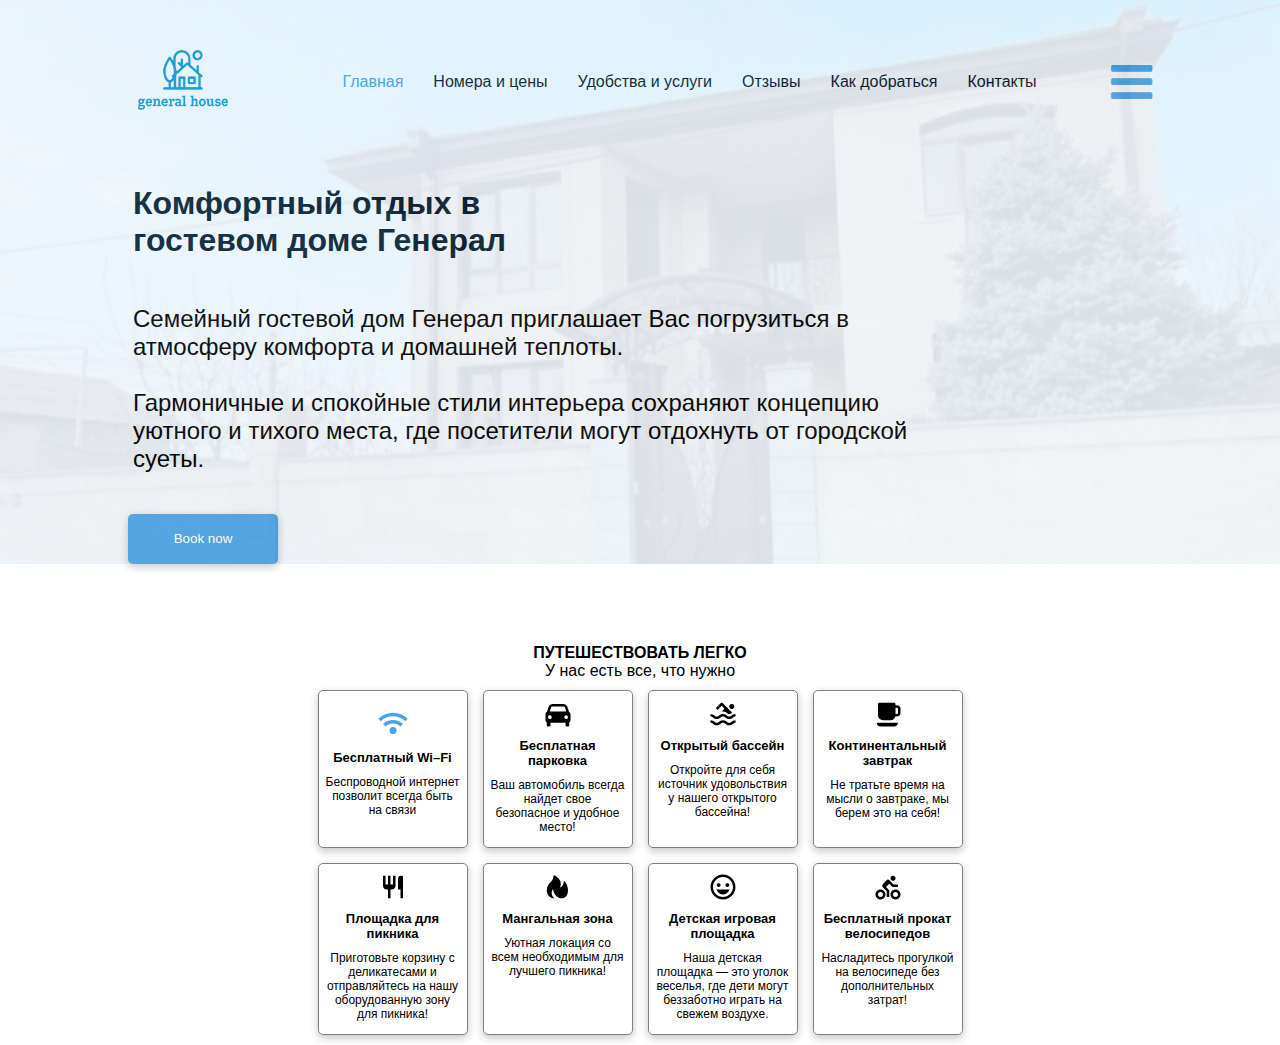
==== index.html @ 594099c2 "main underHeader information_block" ====
<!DOCTYPE html>
<html lang="en">
  <head>
    <meta charset="UTF-8" />
    <meta name="viewport" content="width=device-width, initial-scale=1.0" />
    <title>General House</title>
    <link rel="stylesheet" href="./style.css" />
    <link rel="icon" href="./logo/logo1.png" />
    <link rel="stylesheet" href="./fonts/Gelasio-Regular.ttf" />
    <link rel="stylesheet" href="./fonts/Roboto/Roboto-Light.ttf" />
    <link rel="stylesheet" href="./media.css" />
    <link
      rel="stylesheet"
      href="https://cdnjs.cloudflare.com/ajax/libs/font-awesome/4.7.0/css/font-awesome.min.css"
    />
  </head>
  <body>
    <main>
      <div class="fon">
        <header>
          <div class="header_container">
            <div class="logo">
              <a href="./index.html"
                ><img width="90" height="60" src="./logo/logo1.png" alt="logo"
              /></a>
            </div>
            <nav class="navbar">
              <ul class="menu">
                <li><a href="./index.html" class="active">Главная</a></li>
                <li><a href="#">Номера и цены</a></li>
                <li><a href="#">Удобства и услуги</a></li>
                <li><a href="#">Отзывы</a></li>
                <li><a href="#">Как добраться</a></li>
                <li><a href="#">Контакты</a></li>
              </ul>
            </nav>
            <i
              id="burger"
              class="fa fa-bars"
              style="font-size: 48px; color: rgb(70, 164, 232)"
            ></i>
          </div>
        </header>
        <div class="under_header_container">
          <div class="text_content">
            <h1>
              Комфортный отдых в <br />
              гостевом доме Генерал
            </h1>
            <br />
            <br />
            <h2>
              Семейный гостевой дом Генерал приглашает Вас погрузиться в
              атмосферу комфорта и домашней теплоты.<br />
              <br />
              Гармоничные и спокойные стили интерьера сохраняют концепцию
              уютного и тихого места, где посетители могут отдохнуть от
              городской суеты.
            </h2>
            <br />
            <br />
            <button class="booking_button">
              <a
                target="_blank"
                href="https://www.booking.com/hotel/am/gostevoi-dom-general.ru.html?aid=356980&label=gog235jc-1DCAsoB0IUZ29zdGV2b2ktZG9tLWdlbmVyYWxIM1gDaAeIAQGYASG4ARfIAQzYAQPoAQGIAgGoAgO4AsKts6cGwAIB0gIkMTBlNzNmNzktZWVmMi00NDM1LWEzMzUtNzVmY2E4Zjk3YTk02AIE4AIB&sid=81b097aca2a24f108b85bdbb9bb4a857&keep_landing=1&sb_price_type=total&type=total&auth_success=1"
                >Book now</a
              >
            </button>
          </div>
        </div>
      </div>
    </main>
    <div class="information_block">
      <h4>ПУТЕШЕСТВОВАТЬ ЛЕГКО</h4>
      <p>У нас есть все, что нужно</p>
      <div class="cards_icon">
        <div class="first_card allcards">
          <svg xmlns="http://www.w3.org/2000/svg" width="42" height="42" viewBox="0 0 24 24" style="fill: rgb(70, 164, 232);transform: msFilter"><path d="M17.671 14.307C16.184 12.819 14.17 12 12 12s-4.184.819-5.671 2.307l1.414 1.414c1.11-1.11 2.621-1.722 4.257-1.722 1.636.001 3.147.612 4.257 1.722l1.414-1.414z"></path><path d="M20.437 11.292c-4.572-4.573-12.301-4.573-16.873 0l1.414 1.414c3.807-3.807 10.238-3.807 14.045 0l1.414-1.414z"></path><circle cx="12" cy="18" r="2"></circle></svg>
          <h3>Бесплатный Wi–Fi</h3>
          <p>
            Беспроводной интернет позволит всегда быть на связи
          </p>
        </div>
        <div class="second_card allcards">
          <img src="./icons/car -parking.png" alt="" />
          <h3>Бесплатная парковка</h3>
          <p>Ваш автомобиль всегда найдет свое безопасное и удобное место!</p>
        </div>
        <div class="third_card allcards">
          <img src="./icons/pool.png" alt="" />
          <h3>Открытый бассейн</h3>
          <p>
            Откройте для себя источник удовольствия у нашего
            открытого бассейна!
          </p>
        </div>
        <div class="fourth_card allcards">
          <img src="./icons/coffee-breakfast.png" alt="" />
          <h3>Континентальный завтрак</h3>
          <p>Не тратьте время на мысли о завтраке, мы берем это на себя!</p>
        </div>
        <div class="fifth_card allcards">
          <img src="./icons/picnic.png" alt="" />
          <h3>Площадка для пикника</h3>
          <p>
            Приготовьте корзину с деликатесами и отправляйтесь на нашу
            оборудованную зону для пикника!
          </p>
        </div>
        <div class="sixth_card allcards">
          <img src="./icons/mangal.png" alt="" />
          <h3>Мангальная зона</h3>
          <p>
            Уютная локация со всем необходимым
            для лучшего пикника!
          </p>
        </div>
        <div class="seventh_card allcards">
          <img src="./icons/kid_garden.png" alt="" />
          <h3>Детская игровая площадка</h3>
          <p>
            Наша детская площадка — это уголок веселья, где дети могут беззаботно играть на свежем воздухе.
          </p>
        </div>
        <div class="eighth_card allcards">
          <img src="./icons/cycling.png" alt="" />
          <h3>Бесплатный прокат велосипедов</h3>
          <p>
            Насладитесь прогулкой на велосипеде без дополнительных затрат!
          </p>
        </div>
      </div>
    </div>

    <script src="./index.js"></script>
  </body>
</html>
---- style.css ----
* {
  margin: 0;
  padding: 0;
  box-sizing: border-box;
  font-family: "Gelasio", serif;
  text-decoration: none;
  list-style: none;
}
/* -----------------------colors---------------------------- */
:root {
  --text_color: rgb(70, 164, 232);
  --nav_text_color: rgba(8, 31, 50, 1);
}
/* -----------------------colors---------------------------- */

/* ---------------Main Start----------------- */

main {
  background-image: url(./images/420903685.jpg);
  background-size: cover;
  background-position: center center;
  height: 100%;
}
main .logo {
  padding: 10px;
}
.fon {
  background-color: aliceblue;
  opacity: 0.9;
  height: 100%;
}
/* ---------------Main End----------------- */

/* ---------------Header  Start---------------*/
header {
  height: 100px;
  padding-top: 30px;
}

.header_container {
  display: flex;
  justify-content: space-between;
  align-items: center;
  width: 80%;
  margin: 10px auto;
}

.header_container .navbar .menu {
  display: flex;
}

.header_container .navbar .menu li {
  padding-left: 30px;
}

.header_container .navbar .menu li:hover a {
  color: var(--text_color);
  transition: 0.5s ease-out;
}
.header_container .navbar .menu li a {
  color: var(--nav_text_color);
  font-weight: 500;
  font-family: "Roboto", sans-serif;
}

.header_container .navbar .menu .active {
  color: var(--text_color);
}

.booking_button {
  background-color: var(--text_color);
  display: inline-block;
  height: 50px;
  width: 150px;
  border: none;
  border-radius: 5px;
  box-shadow: rgba(0, 0, 0, 0.24) 0px 3px 8px;
  transition: 1s;
}

.booking_button:hover {
  transform: scale(1.1);
}

.booking_button a {
  color: white;
  font-family: "Roboto", sans-serif;
  width: 100%;
  display: inline-block;
  line-height: 50px;
}

/* ---------------Header  End----------------- */

/* ---------------under_header_container start----------------- */

.under_header_container {
  width: 80%;
  margin: 80px auto;
}
.text_content {
  width: 100%;
  display: flex;
  flex-direction: column;
}

.text_content h1 {
  color: var(--nav_text_color);
  font-weight: 600;
  font-family: "Roboto", sans-serif;
  padding: 5px;
}
.text_content h2 {
  font-weight: 400;
  font-family: "Roboto", sans-serif;
  padding: 5px;
}

/* ---------------under_header_container end----------------- */


/*----------------information_block Start------------------*/


.information_block  {
    text-align: center;
   
}
.cards_icon {
    display: grid;
    grid-template-columns: repeat(4,150px);
    justify-content: center;
    gap: 15px;
    text-align: center;
    width: 80%;
    margin: 10px auto;
   
   
   
}

.cards_icon p, h3 {
    font-family: "Roboto", sans-serif;
    font-size: small;
    padding: 5px 0 5px 0;
    

}
.cards_icon p {
    font-size: 12px;
}
.cards_icon h3 {
    font-weight: 700;
   
}

.information_block :nth-child(1),:nth-child(2){
    font-family: "Roboto", sans-serif;
}

.allcards {
    border: 1px solid gray;
    border-radius: 5px;
    padding: 8px 7px;
    box-shadow: rgba(0, 0, 0, 0.24) 0px 3px 8px;
    
}
---- media.css ----
@media screen and (max-width:1440px) {
    h1,h2 {
      width: 80%;
    }
  }

@media screen and (max-width: 1200px) {
  h1,
  h2 {
    font-size: x-large;
  }

  li {
    font-size: 13px;
  }
}

@media screen and (max-width: 1000px) {
  .header_container .navbar .menu li {
    font-size: 10px;
    padding-left: 25px;
  }
  h1,
  h2 {
    font-size: large;
  }
}

@media screen and (max-width: 768px) {
  .header_container {
    flex-direction: column;
  }
  h1,
  h2 {
    font-size: x-small;
  }
  .header_container .navbar .menu li {
    font-size: 10px;
    padding-left: 5px;
  }

  .under_header_container {
    margin-top: 100px;
    text-align: center;
  }
  .text_content {
    align-items: center;
  }

  .text_content .booking_button {
    background-color: brown;
    height: 30px;
    width: 100px;
  }
  .text_content .booking_button a {
    line-height: 30px;
  }
}

@media screen and (max-width: 480px) {
    main {
        height: 50vh;
    }
    .menu {
    text-align: center;
  }
  .header_container .navbar .menu {
    flex-direction: column;
  }

  .text_content .booking_button {
    background-color: brown;
    height: 20px;
    width: 100px;
  }
  .text_content .booking_button a {
    line-height: 20px;
  }
}
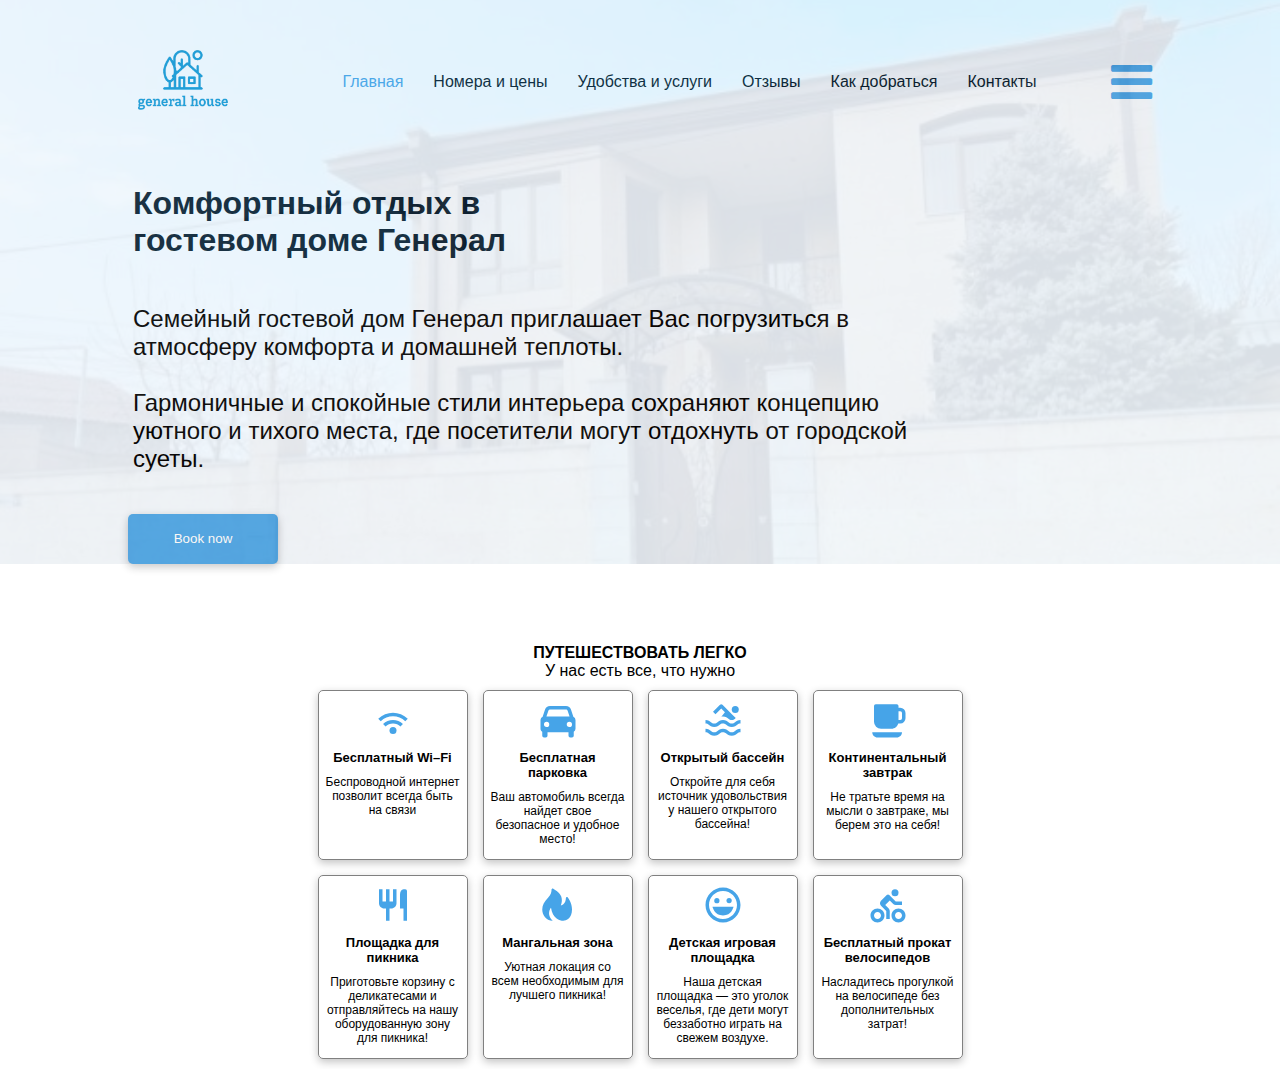
==== commit 0c2ea996: "add blue icons" ====
--- a/index.html
+++ b/index.html
@@ -82,12 +82,12 @@
           </p>
         </div>
         <div class="second_card allcards">
-          <img src="./icons/car -parking.png" alt="" />
+			 <svg xmlns="http://www.w3.org/2000/svg" width="42" height="42" viewBox="0 0 24 24" style="fill:  rgb(70, 164, 232);transform: msFilter"><path d="m20.772 10.155-1.368-4.104A2.995 2.995 0 0 0 16.559 4H7.441a2.995 2.995 0 0 0-2.845 2.051l-1.368 4.104A2 2 0 0 0 2 12v5c0 .738.404 1.376 1 1.723V21a1 1 0 0 0 1 1h1a1 1 0 0 0 1-1v-2h12v2a1 1 0 0 0 1 1h1a1 1 0 0 0 1-1v-2.277A1.99 1.99 0 0 0 22 17v-5a2 2 0 0 0-1.228-1.845zM7.441 6h9.117c.431 0 .813.274.949.684L18.613 10H5.387l1.105-3.316A1 1 0 0 1 7.441 6zM5.5 16a1.5 1.5 0 1 1 .001-3.001A1.5 1.5 0 0 1 5.5 16zm13 0a1.5 1.5 0 1 1 .001-3.001A1.5 1.5 0 0 1 18.5 16z"></path></svg>
           <h3>Бесплатная парковка</h3>
           <p>Ваш автомобиль всегда найдет свое безопасное и удобное место!</p>
         </div>
         <div class="third_card allcards">
-          <img src="./icons/pool.png" alt="" />
+			<svg xmlns="http://www.w3.org/2000/svg" width="42" height="42" viewBox="0 0 24 24" style="fill:  rgb(70, 164, 232);transform: msFilter"><circle cx="19.003" cy="6.002" r="2.002"></circle><path d="M18.875 13.219c-.567.453-.978.781-1.878.781-.899 0-1.288-.311-1.876-.781-.68-.543-1.525-1.219-3.127-1.219-1.601 0-2.445.676-3.124 1.219-.588.47-.975.781-1.875.781-.898 0-1.286-.311-1.873-.78C4.443 12.676 3.6 12 2 12v2c.897 0 1.285.311 1.872.78.679.544 1.523 1.22 3.123 1.22s2.446-.676 3.125-1.22c.587-.47.976-.78 1.874-.78.9 0 1.311.328 1.878.781.679.543 1.524 1.219 3.125 1.219 1.602 0 2.447-.676 3.127-1.219.588-.47.977-.781 1.876-.781v-2c-1.601 0-2.446.676-3.125 1.219zM16.997 19c-.899 0-1.288-.311-1.876-.781-.68-.543-1.525-1.219-3.127-1.219-1.601 0-2.445.676-3.124 1.219-.588.47-.975.781-1.875.781-.898 0-1.286-.311-1.873-.78C4.443 17.676 3.6 17 2 17v2c.897 0 1.285.311 1.872.78.679.544 1.523 1.22 3.123 1.22s2.446-.676 3.125-1.22c.587-.47.976-.78 1.874-.78.9 0 1.311.328 1.878.781.679.543 1.524 1.219 3.125 1.219 1.602 0 2.447-.676 3.127-1.219.588-.47.977-.781 1.876-.781v-2c-1.601 0-2.446.676-3.125 1.219-.567.453-.978.781-1.878.781zM11 5.419l2.104 2.104-2.057 2.57c.286-.056.596-.093.947-.093 1.602 0 2.447.676 3.127 1.219.588.47.977.781 1.876.781.9 0 1.311-.328 1.878-.781.132-.105.274-.217.423-.326l-2.096-2.09.005-.005-5.5-5.5a.999.999 0 0 0-1.414 0l-4 4 1.414 1.414L11 5.419z"></path></svg>
           <h3>Открытый бассейн</h3>
           <p>
             Откройте для себя источник удовольствия у нашего
@@ -95,35 +95,33 @@
           </p>
         </div>
         <div class="fourth_card allcards">
-          <img src="./icons/coffee-breakfast.png" alt="" />
+			<svg xmlns="http://www.w3.org/2000/svg" width="42" height="42" viewBox="0 0 24 24" style="fill: rgb(70, 164, 232);transform: msFilter"><path d="M19 5h-1V4a1 1 0 0 0-1-1H5a1 1 0 0 0-1 1v9a4 4 0 0 0 4 4h6c1.858 0 3.411-1.279 3.858-3H19a3 3 0 0 0 3-3V8a3 3 0 0 0-3-3zm1 6a1 1 0 0 1-1 1h-1V7h1a1 1 0 0 1 1 1v3zm-2 8H3c0 1.654 1.346 3 3 3h11c1.654 0 3-1.346 3-3h-2z"></path></svg>
           <h3>Континентальный завтрак</h3>
           <p>Не тратьте время на мысли о завтраке, мы берем это на себя!</p>
         </div>
         <div class="fifth_card allcards">
-          <img src="./icons/picnic.png" alt="" />
+         <svg xmlns="http://www.w3.org/2000/svg" width="42" height="42" viewBox="0 0 24 24" style="fill: rgb(70, 164, 232);transform: msFilter"><path d="M12 10h-2V3H8v7H6V3H4v8c0 1.654 1.346 3 3 3h1v7h2v-7h1c1.654 0 3-1.346 3-3V3h-2v7zm7-7h-1c-1.159 0-2 1.262-2 3v8h2v7h2V4a1 1 0 0 0-1-1z"></path></svg>
           <h3>Площадка для пикника</h3>
           <p>
-            Приготовьте корзину с деликатесами и отправляйтесь на нашу
-            оборудованную зону для пикника!
+            Приготовьте корзину с деликатесами и отправляйтесь на нашу оборудованную зону для пикника!
           </p>
         </div>
         <div class="sixth_card allcards">
-          <img src="./icons/mangal.png" alt="" />
+			<svg xmlns="http://www.w3.org/2000/svg" width="42" height="42" viewBox="0 0 24 24" style="fill: rgb(70, 164, 232);transform: msFilter"><path d="M16.5 8c0 1.5-.5 3.5-2.9 4.3.7-1.7.8-3.4.3-5-.7-2.1-3-3.7-4.6-4.6-.4-.3-1.1.1-1 .7 0 1.1-.3 2.7-2 4.4C4.1 10 3 12.3 3 14.5 3 17.4 5 21 9 21c-4-4-1-7.5-1-7.5.8 5.9 5 7.5 7 7.5 1.7 0 5-1.2 5-6.4 0-3.1-1.3-5.5-2.4-6.9-.3-.5-1-.2-1.1.3"></path></svg>
           <h3>Мангальная зона</h3>
           <p>
-            Уютная локация со всем необходимым
-            для лучшего пикника!
+            Уютная локация со всем необходимым для лучшего пикника!
           </p>
         </div>
         <div class="seventh_card allcards">
-          <img src="./icons/kid_garden.png" alt="" />
+			<svg xmlns="http://www.w3.org/2000/svg" width="42" height="42" viewBox="0 0 24 24" style="fill: rgb(70, 164, 232);transform: msFilter"><path d="M12 2C6.486 2 2 6.486 2 12s4.486 10 10 10 10-4.486 10-10S17.514 2 12 2zm0 18c-4.411 0-8-3.589-8-8s3.589-8 8-8 8 3.589 8 8-3.589 8-8 8z"></path><circle cx="8.5" cy="9.5" r="1.5"></circle><circle cx="15.493" cy="9.493" r="1.493"></circle><path d="M12 18c5 0 6-5 6-5H6s1 5 6 5z"></path></svg>
           <h3>Детская игровая площадка</h3>
           <p>
             Наша детская площадка — это уголок веселья, где дети могут беззаботно играть на свежем воздухе.
           </p>
         </div>
         <div class="eighth_card allcards">
-          <img src="./icons/cycling.png" alt="" />
+			<svg xmlns="http://www.w3.org/2000/svg" width="42" height="42" viewBox="0 0 24 24" style="fill: rgb(70, 164, 232);transform: msFilter"><path d="M11 15.414V20h2v-4.586c0-.526-.214-1.042-.586-1.414l-2-2L13 9.414l2 2c.372.372.888.586 1.414.586H20v-2h-3.586l-3.707-3.707a.999.999 0 0 0-1.414 0L8 9.586c-.378.378-.586.88-.586 1.414s.208 1.036.586 1.414l3 3z"></path><circle cx="16" cy="5" r="2"></circle><path d="M18 14c-2.206 0-4 1.794-4 4s1.794 4 4 4 4-1.794 4-4-1.794-4-4-4zm0 6c-1.103 0-2-.897-2-2s.897-2 2-2 2 .897 2 2-.897 2-2 2zM6 22c2.206 0 4-1.794 4-4s-1.794-4-4-4-4 1.794-4 4 1.794 4 4 4zm0-6c1.103 0 2 .897 2 2s-.897 2-2 2-2-.897-2-2 .897-2 2-2z"></path></svg>
           <h3>Бесплатный прокат велосипедов</h3>
           <p>
             Насладитесь прогулкой на велосипеде без дополнительных затрат!
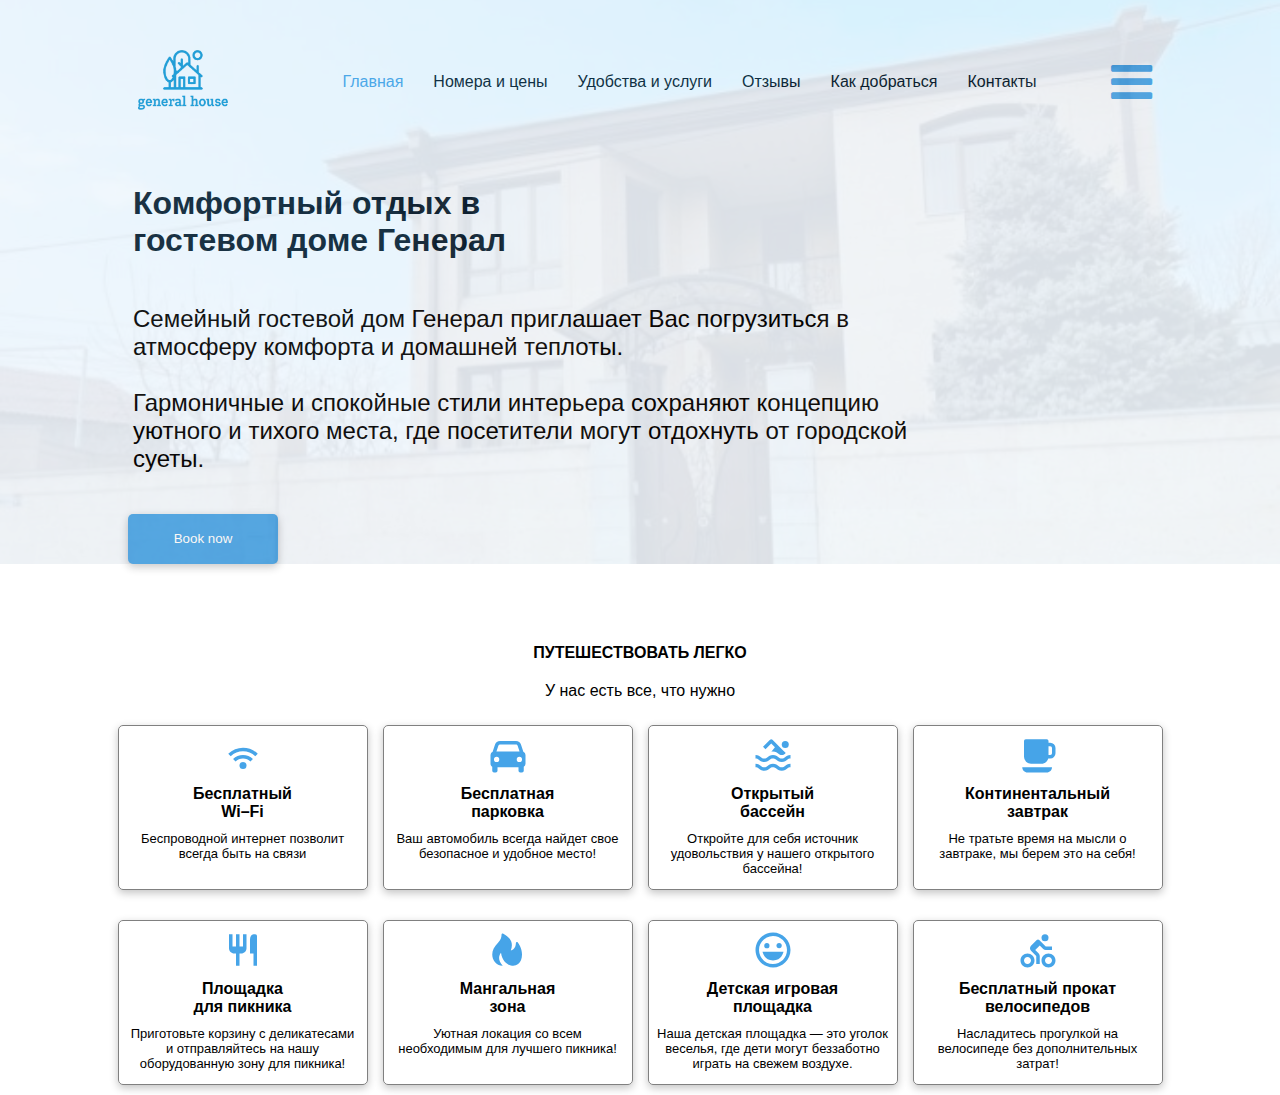
==== commit 4e807df6: "change cards" ====
--- a/index.html
+++ b/index.html
@@ -76,19 +76,19 @@
       <div class="cards_icon">
         <div class="first_card allcards">
           <svg xmlns="http://www.w3.org/2000/svg" width="42" height="42" viewBox="0 0 24 24" style="fill: rgb(70, 164, 232);transform: msFilter"><path d="M17.671 14.307C16.184 12.819 14.17 12 12 12s-4.184.819-5.671 2.307l1.414 1.414c1.11-1.11 2.621-1.722 4.257-1.722 1.636.001 3.147.612 4.257 1.722l1.414-1.414z"></path><path d="M20.437 11.292c-4.572-4.573-12.301-4.573-16.873 0l1.414 1.414c3.807-3.807 10.238-3.807 14.045 0l1.414-1.414z"></path><circle cx="12" cy="18" r="2"></circle></svg>
-          <h3>Бесплатный Wi–Fi</h3>
+          <h3>Бесплатный <br>Wi–Fi</h3>
           <p>
             Беспроводной интернет позволит всегда быть на связи
           </p>
         </div>
         <div class="second_card allcards">
 			 <svg xmlns="http://www.w3.org/2000/svg" width="42" height="42" viewBox="0 0 24 24" style="fill:  rgb(70, 164, 232);transform: msFilter"><path d="m20.772 10.155-1.368-4.104A2.995 2.995 0 0 0 16.559 4H7.441a2.995 2.995 0 0 0-2.845 2.051l-1.368 4.104A2 2 0 0 0 2 12v5c0 .738.404 1.376 1 1.723V21a1 1 0 0 0 1 1h1a1 1 0 0 0 1-1v-2h12v2a1 1 0 0 0 1 1h1a1 1 0 0 0 1-1v-2.277A1.99 1.99 0 0 0 22 17v-5a2 2 0 0 0-1.228-1.845zM7.441 6h9.117c.431 0 .813.274.949.684L18.613 10H5.387l1.105-3.316A1 1 0 0 1 7.441 6zM5.5 16a1.5 1.5 0 1 1 .001-3.001A1.5 1.5 0 0 1 5.5 16zm13 0a1.5 1.5 0 1 1 .001-3.001A1.5 1.5 0 0 1 18.5 16z"></path></svg>
-          <h3>Бесплатная парковка</h3>
+          <h3>Бесплатная<br> парковка</h3>
           <p>Ваш автомобиль всегда найдет свое безопасное и удобное место!</p>
         </div>
         <div class="third_card allcards">
 			<svg xmlns="http://www.w3.org/2000/svg" width="42" height="42" viewBox="0 0 24 24" style="fill:  rgb(70, 164, 232);transform: msFilter"><circle cx="19.003" cy="6.002" r="2.002"></circle><path d="M18.875 13.219c-.567.453-.978.781-1.878.781-.899 0-1.288-.311-1.876-.781-.68-.543-1.525-1.219-3.127-1.219-1.601 0-2.445.676-3.124 1.219-.588.47-.975.781-1.875.781-.898 0-1.286-.311-1.873-.78C4.443 12.676 3.6 12 2 12v2c.897 0 1.285.311 1.872.78.679.544 1.523 1.22 3.123 1.22s2.446-.676 3.125-1.22c.587-.47.976-.78 1.874-.78.9 0 1.311.328 1.878.781.679.543 1.524 1.219 3.125 1.219 1.602 0 2.447-.676 3.127-1.219.588-.47.977-.781 1.876-.781v-2c-1.601 0-2.446.676-3.125 1.219zM16.997 19c-.899 0-1.288-.311-1.876-.781-.68-.543-1.525-1.219-3.127-1.219-1.601 0-2.445.676-3.124 1.219-.588.47-.975.781-1.875.781-.898 0-1.286-.311-1.873-.78C4.443 17.676 3.6 17 2 17v2c.897 0 1.285.311 1.872.78.679.544 1.523 1.22 3.123 1.22s2.446-.676 3.125-1.22c.587-.47.976-.78 1.874-.78.9 0 1.311.328 1.878.781.679.543 1.524 1.219 3.125 1.219 1.602 0 2.447-.676 3.127-1.219.588-.47.977-.781 1.876-.781v-2c-1.601 0-2.446.676-3.125 1.219-.567.453-.978.781-1.878.781zM11 5.419l2.104 2.104-2.057 2.57c.286-.056.596-.093.947-.093 1.602 0 2.447.676 3.127 1.219.588.47.977.781 1.876.781.9 0 1.311-.328 1.878-.781.132-.105.274-.217.423-.326l-2.096-2.09.005-.005-5.5-5.5a.999.999 0 0 0-1.414 0l-4 4 1.414 1.414L11 5.419z"></path></svg>
-          <h3>Открытый бассейн</h3>
+          <h3>Открытый <br> бассейн</h3>
           <p>
             Откройте для себя источник удовольствия у нашего
             открытого бассейна!
@@ -96,26 +96,26 @@
         </div>
         <div class="fourth_card allcards">
 			<svg xmlns="http://www.w3.org/2000/svg" width="42" height="42" viewBox="0 0 24 24" style="fill: rgb(70, 164, 232);transform: msFilter"><path d="M19 5h-1V4a1 1 0 0 0-1-1H5a1 1 0 0 0-1 1v9a4 4 0 0 0 4 4h6c1.858 0 3.411-1.279 3.858-3H19a3 3 0 0 0 3-3V8a3 3 0 0 0-3-3zm1 6a1 1 0 0 1-1 1h-1V7h1a1 1 0 0 1 1 1v3zm-2 8H3c0 1.654 1.346 3 3 3h11c1.654 0 3-1.346 3-3h-2z"></path></svg>
-          <h3>Континентальный завтрак</h3>
+          <h3>Континентальный  <br>завтрак</h3>
           <p>Не тратьте время на мысли о завтраке, мы берем это на себя!</p>
         </div>
         <div class="fifth_card allcards">
          <svg xmlns="http://www.w3.org/2000/svg" width="42" height="42" viewBox="0 0 24 24" style="fill: rgb(70, 164, 232);transform: msFilter"><path d="M12 10h-2V3H8v7H6V3H4v8c0 1.654 1.346 3 3 3h1v7h2v-7h1c1.654 0 3-1.346 3-3V3h-2v7zm7-7h-1c-1.159 0-2 1.262-2 3v8h2v7h2V4a1 1 0 0 0-1-1z"></path></svg>
-          <h3>Площадка для пикника</h3>
+          <h3>Площадка <br>для пикника</h3>
           <p>
             Приготовьте корзину с деликатесами и отправляйтесь на нашу оборудованную зону для пикника!
           </p>
         </div>
         <div class="sixth_card allcards">
 			<svg xmlns="http://www.w3.org/2000/svg" width="42" height="42" viewBox="0 0 24 24" style="fill: rgb(70, 164, 232);transform: msFilter"><path d="M16.5 8c0 1.5-.5 3.5-2.9 4.3.7-1.7.8-3.4.3-5-.7-2.1-3-3.7-4.6-4.6-.4-.3-1.1.1-1 .7 0 1.1-.3 2.7-2 4.4C4.1 10 3 12.3 3 14.5 3 17.4 5 21 9 21c-4-4-1-7.5-1-7.5.8 5.9 5 7.5 7 7.5 1.7 0 5-1.2 5-6.4 0-3.1-1.3-5.5-2.4-6.9-.3-.5-1-.2-1.1.3"></path></svg>
-          <h3>Мангальная зона</h3>
+          <h3>Мангальная <br> зона</h3>
           <p>
             Уютная локация со всем необходимым для лучшего пикника!
           </p>
         </div>
         <div class="seventh_card allcards">
 			<svg xmlns="http://www.w3.org/2000/svg" width="42" height="42" viewBox="0 0 24 24" style="fill: rgb(70, 164, 232);transform: msFilter"><path d="M12 2C6.486 2 2 6.486 2 12s4.486 10 10 10 10-4.486 10-10S17.514 2 12 2zm0 18c-4.411 0-8-3.589-8-8s3.589-8 8-8 8 3.589 8 8-3.589 8-8 8z"></path><circle cx="8.5" cy="9.5" r="1.5"></circle><circle cx="15.493" cy="9.493" r="1.493"></circle><path d="M12 18c5 0 6-5 6-5H6s1 5 6 5z"></path></svg>
-          <h3>Детская игровая площадка</h3>
+          <h3>Детская игровая<br> площадка</h3>
           <p>
             Наша детская площадка — это уголок веселья, где дети могут беззаботно играть на свежем воздухе.
           </p>
--- a/style.css
+++ b/style.css
@@ -1,93 +1,99 @@
 * {
-  margin: 0;
-  padding: 0;
-  box-sizing: border-box;
-  font-family: "Gelasio", serif;
-  text-decoration: none;
-  list-style: none;
+	margin: 0;
+	padding: 0;
+	box-sizing: border-box;
+	font-family: "Gelasio", serif;
+	text-decoration: none;
+	list-style: none;
 }
+
 /* -----------------------colors---------------------------- */
 :root {
-  --text_color: rgb(70, 164, 232);
-  --nav_text_color: rgba(8, 31, 50, 1);
+	--text_color: rgb(70, 164, 232);
+	--nav_text_color: rgba(8, 31, 50, 1);
 }
+
 /* -----------------------colors---------------------------- */
 
 /* ---------------Main Start----------------- */
 
 main {
-  background-image: url(./images/420903685.jpg);
-  background-size: cover;
-  background-position: center center;
-  height: 100%;
+	background-image: url(./images/420903685.jpg);
+	background-size: cover;
+	background-position: center center;
+	height: 100%;
 }
+
 main .logo {
-  padding: 10px;
+	padding: 10px;
 }
+
 .fon {
-  background-color: aliceblue;
-  opacity: 0.9;
-  height: 100%;
+	background-color: aliceblue;
+	opacity: 0.9;
+	height: 100%;
 }
+
 /* ---------------Main End----------------- */
 
 /* ---------------Header  Start---------------*/
 header {
-  height: 100px;
-  padding-top: 30px;
+	height: 100px;
+	padding-top: 30px;
 }
 
 .header_container {
-  display: flex;
-  justify-content: space-between;
-  align-items: center;
-  width: 80%;
-  margin: 10px auto;
+	display: flex;
+	justify-content: space-between;
+	align-items: center;
+	width: 80%;
+	margin: 10px auto;
 }
 
 .header_container .navbar .menu {
-  display: flex;
+	display: flex;
 }
 
 .header_container .navbar .menu li {
-  padding-left: 30px;
+	padding-left: 30px;
 }
 
 .header_container .navbar .menu li:hover a {
-  color: var(--text_color);
-  transition: 0.5s ease-out;
+	color: var(--text_color);
+	transition: 0.5s ease-out;
 }
+
 .header_container .navbar .menu li a {
-  color: var(--nav_text_color);
-  font-weight: 500;
-  font-family: "Roboto", sans-serif;
+	color: var(--nav_text_color);
+	font-weight: 500;
+	font-family: "Roboto", sans-serif;
 }
 
 .header_container .navbar .menu .active {
-  color: var(--text_color);
+	color: var(--text_color);
 }
 
 .booking_button {
-  background-color: var(--text_color);
-  display: inline-block;
-  height: 50px;
-  width: 150px;
-  border: none;
-  border-radius: 5px;
-  box-shadow: rgba(0, 0, 0, 0.24) 0px 3px 8px;
-  transition: 1s;
+	background-color: var(--text_color);
+	display: inline-block;
+	height: 50px;
+	width: 150px;
+	border: none;
+	border-radius: 5px;
+	box-shadow: rgba(0, 0, 0, 0.24) 0px 3px 8px;
+	transition: 1s;
 }
 
 .booking_button:hover {
-  transform: scale(1.1);
+	transform: scale(1.1);
 }
 
 .booking_button a {
-  color: white;
-  font-family: "Roboto", sans-serif;
-  width: 100%;
-  display: inline-block;
-  line-height: 50px;
+	color: white;
+	font-family: "Roboto", sans-serif;
+	width: 100%;
+	display: inline-block;
+	line-height: 50px;
 }
 
 /* ---------------Header  End----------------- */
@@ -95,73 +101,85 @@
 /* ---------------under_header_container start----------------- */
 
 .under_header_container {
-  width: 80%;
-  margin: 80px auto;
+	width: 80%;
+	margin: 80px auto;
 }
+
 .text_content {
-  width: 100%;
-  display: flex;
-  flex-direction: column;
+	width: 100%;
+	display: flex;
+	flex-direction: column;
 }
 
 .text_content h1 {
-  color: var(--nav_text_color);
-  font-weight: 600;
-  font-family: "Roboto", sans-serif;
-  padding: 5px;
+	color: var(--nav_text_color);
+	font-weight: 600;
+	font-family: "Roboto", sans-serif;
+	padding: 5px;
 }
+
 .text_content h2 {
-  font-weight: 400;
-  font-family: "Roboto", sans-serif;
-  padding: 5px;
+	font-weight: 400;
+	font-family: "Roboto", sans-serif;
+	padding: 5px;
 }
 
 /* ---------------under_header_container end----------------- */
 
 
 /*----------------information_block Start------------------*/
+h4 {
+	margin-bottom: 20px;
+}
+
+.information_block {
+	text-align: center;
+
+}
+
+.cards_icon {
+	display: grid;
+	grid-template-columns: repeat(4, 250px);
+	justify-content: center;
+	gap: 15px;
+	text-align: center;
+	width: 80%;
+	margin: 10px auto;
 
 
-.information_block  {
-    text-align: center;
-   
-}
-.cards_icon {
-    display: grid;
-    grid-template-columns: repeat(4,150px);
-    justify-content: center;
-    gap: 15px;
-    text-align: center;
-    width: 80%;
-    margin: 10px auto;
-   
-   
-   
+
 }
 
-.cards_icon p, h3 {
-    font-family: "Roboto", sans-serif;
-    font-size: small;
-    padding: 5px 0 5px 0;
-    
+.cards_icon p,
+h3 {
+	font-family: "Roboto", sans-serif;
+	font-size: medium;
+	padding: 5px 0 5px 0;
+
 
 }
+
 .cards_icon p {
-    font-size: 12px;
-}
-.cards_icon h3 {
-    font-weight: 700;
-   
+	font-size: 13px;
+
 }
 
-.information_block :nth-child(1),:nth-child(2){
-    font-family: "Roboto", sans-serif;
+.cards_icon h3 {
+	font-weight: 700;
+
+}
+
+.information_block :nth-child(1),
+:nth-child(2) {
+	font-family: "Roboto", sans-serif;
 }
 
 .allcards {
-    border: 1px solid gray;
-    border-radius: 5px;
-    padding: 8px 7px;
-    box-shadow: rgba(0, 0, 0, 0.24) 0px 3px 8px;
-    
-}
+	margin-top: 15px;
+	border: 1px solid gray;
+	border-radius: 5px;
+	padding: 8px 7px;
+	box-shadow: rgba(0, 0, 0, 0.24) 0px 3px 8px;
+	justify-items: stretch;
+
+}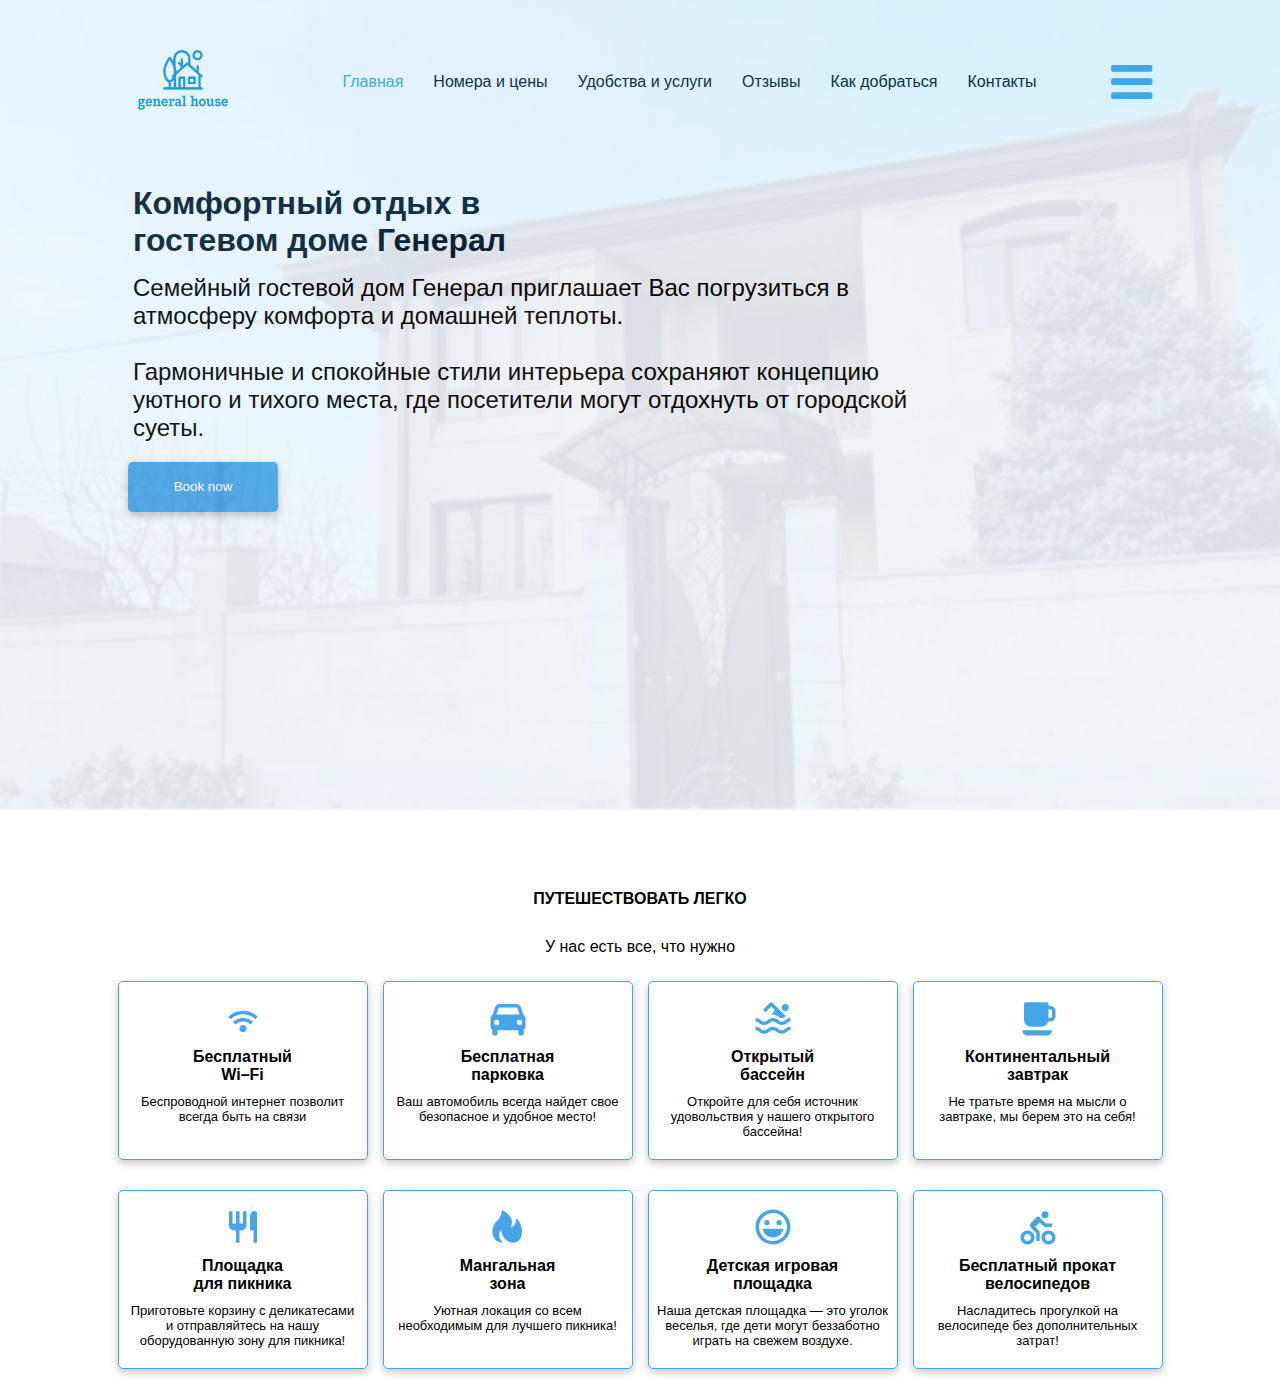
==== commit 2c681adf: "add media cards" ====
--- a/index.html
+++ b/index.html
@@ -47,8 +47,8 @@
               Комфортный отдых в <br />
               гостевом доме Генерал
             </h1>
-            <br />
-            <br />
+     
+     
             <h2>
               Семейный гостевой дом Генерал приглашает Вас погрузиться в
               атмосферу комфорта и домашней теплоты.<br />
@@ -57,8 +57,8 @@
               уютного и тихого места, где посетители могут отдохнуть от
               городской суеты.
             </h2>
-            <br />
-            <br />
+       
+      
             <button class="booking_button">
               <a
                 target="_blank"
--- a/style.css
+++ b/style.css
@@ -21,7 +21,7 @@
 	background-image: url(./images/420903685.jpg);
 	background-size: cover;
 	background-position: center center;
-	height: 100%;
+	height: 90vh;
 }
 
 main .logo {
@@ -31,7 +31,7 @@
 .fon {
 	background-color: aliceblue;
 	opacity: 0.9;
-	height: 100%;
+	height: 90vh;
 }
 
 /* ---------------Main End----------------- */
@@ -74,6 +74,7 @@
 }
 
 .booking_button {
+	margin-top: 10px;
 	background-color: var(--text_color);
 	display: inline-block;
 	height: 50px;
@@ -109,6 +110,7 @@
 	width: 100%;
 	display: flex;
 	flex-direction: column;
+	row-gap: 5px;
 }
 
 .text_content h1 {
@@ -129,10 +131,11 @@
 
 /*----------------information_block Start------------------*/
 h4 {
-	margin-bottom: 20px;
+	margin: 80px 0 30px 0;
 }
 
 .information_block {
+	/* margin-bottom: 20px; */
 	text-align: center;
 
 }
@@ -176,10 +179,10 @@
 
 .allcards {
 	margin-top: 15px;
-	border: 1px solid gray;
+	border: 1px solid rgb(70, 164, 232);
 	border-radius: 5px;
-	padding: 8px 7px;
+	/* padding: 8px 7px; */
 	box-shadow: rgba(0, 0, 0, 0.24) 0px 3px 8px;
 	justify-items: stretch;
-
+	padding: 15px 7px;
 }--- a/media.css
+++ b/media.css
@@ -1,79 +1,218 @@
+/* 1440px */
 @media screen and (max-width:1440px) {
-    h1,h2 {
-      width: 80%;
-    }
-  }
-
+
+	h1,
+	h2 {
+		width: 80%;
+	}
+}
+
+
+
+
+/* 1200px */
 @media screen and (max-width: 1200px) {
-  h1,
-  h2 {
-    font-size: x-large;
-  }
-
-  li {
-    font-size: 13px;
-  }
-}
-
+
+	h1,
+	h2 {
+		font-size: x-large;
+	}
+
+	li {
+		font-size: 13px;
+	}
+}
+
+
+
+/* 1000px */
 @media screen and (max-width: 1000px) {
-  .header_container .navbar .menu li {
-    font-size: 10px;
-    padding-left: 25px;
-  }
-  h1,
-  h2 {
-    font-size: large;
-  }
-}
-
+	.header_container .navbar .menu li {
+		font-size: 10px;
+		padding-left: 25px;
+	}
+
+	h1,
+	h2 {
+		font-size: large;
+	}
+
+	.cards_icon {
+		grid-template-columns: repeat(4, 200px);
+		/* width: 70%; */
+
+	}
+}
+
+
+
+
+/* 870px */
+@media screen and (max-width: 870px) {
+	.cards_icon {
+		grid-template-columns: repeat(4, 180px);
+		gap: 10px;
+
+	}
+}
+
+
+
+
+/* 800px */
+@media screen and (max-width: 800px) {
+	.header_container .navbar .menu li {
+		font-size: 10px;
+		padding-left: 20px;
+	}
+
+	.cards_icon {
+		gap: 10px;
+
+	}
+
+}
+
+
+
+
+
+/* 768px */
 @media screen and (max-width: 768px) {
-  .header_container {
-    flex-direction: column;
-  }
-  h1,
-  h2 {
-    font-size: x-small;
-  }
-  .header_container .navbar .menu li {
-    font-size: 10px;
-    padding-left: 5px;
-  }
-
-  .under_header_container {
-    margin-top: 100px;
-    text-align: center;
-  }
-  .text_content {
-    align-items: center;
-  }
-
-  .text_content .booking_button {
-    background-color: brown;
-    height: 30px;
-    width: 100px;
-  }
-  .text_content .booking_button a {
-    line-height: 30px;
-  }
-}
-
+	.header_container {
+		flex-direction: column;
+	}
+
+	h1,
+	h2 {
+		font-size: medium;
+	}
+
+	.header_container .navbar .menu li {
+		font-size: 10px;
+		padding-left: 5px;
+	}
+
+	.under_header_container {
+		margin-top: 100px;
+		text-align: center;
+	}
+
+	.text_content {
+		align-items: center;
+	}
+
+	.text_content .booking_button {
+		background-color: brown;
+		height: 30px;
+		width: 100px;
+	}
+
+	.text_content .booking_button a {
+		line-height: 30px;
+	}
+
+
+	.cards_icon {
+		grid-template-columns: repeat(4, 150px);
+		gap: 10px;
+
+	}
+
+	.cards_icon p {
+		font-size: 10px;
+
+	}
+
+	.cards_icon h3 {
+		font-weight: 400;
+
+	}
+
+	.allcards {
+		margin-top: 5px;
+	}
+
+}
+
+
+
+
+
+/* 660px */
+@media screen and (max-width: 660px) {
+	.cards_icon {
+		grid-template-columns: repeat(2, 180px);
+
+	}
+
+	.allcards {
+		margin-top: 5px;
+	}
+
+	.text_content {
+		width: fit-content;
+	}
+
+	h2 {
+		font-size: small;
+	}
+
+	h4 {
+		margin-top: 20px;
+	}
+}
+
+
+
+
+
+/* 480px */
 @media screen and (max-width: 480px) {
-    main {
-        height: 50vh;
-    }
-    .menu {
-    text-align: center;
-  }
-  .header_container .navbar .menu {
-    flex-direction: column;
-  }
-
-  .text_content .booking_button {
-    background-color: brown;
-    height: 20px;
-    width: 100px;
-  }
-  .text_content .booking_button a {
-    line-height: 20px;
-  }
-}
+	/* main {
+		height: 60vh;
+	} */
+
+	.menu {
+		text-align: center;
+	}
+
+	.header_container .navbar .menu {
+		flex-direction: column;
+	}
+
+	.text_content .booking_button {
+		background-color: brown;
+		height: 20px;
+		width: 100px;
+	}
+
+	.text_content .booking_button a {
+		line-height: 20px;
+	}
+
+	.cards_icon {
+		grid-template-columns: repeat(2, 150px);
+
+	}
+
+	h4 {
+		margin: 10px 0 10px 0;
+	}
+
+}
+
+
+/* 338px */
+@media screen and (max-width: 338px) {
+	.cards_icon {
+		grid-template-columns: repeat(1, 150px);
+
+	}
+	h3 {
+		font-size: xx-small;
+	}
+	.allcards p{
+		font-size: xx-small;
+	}
+}